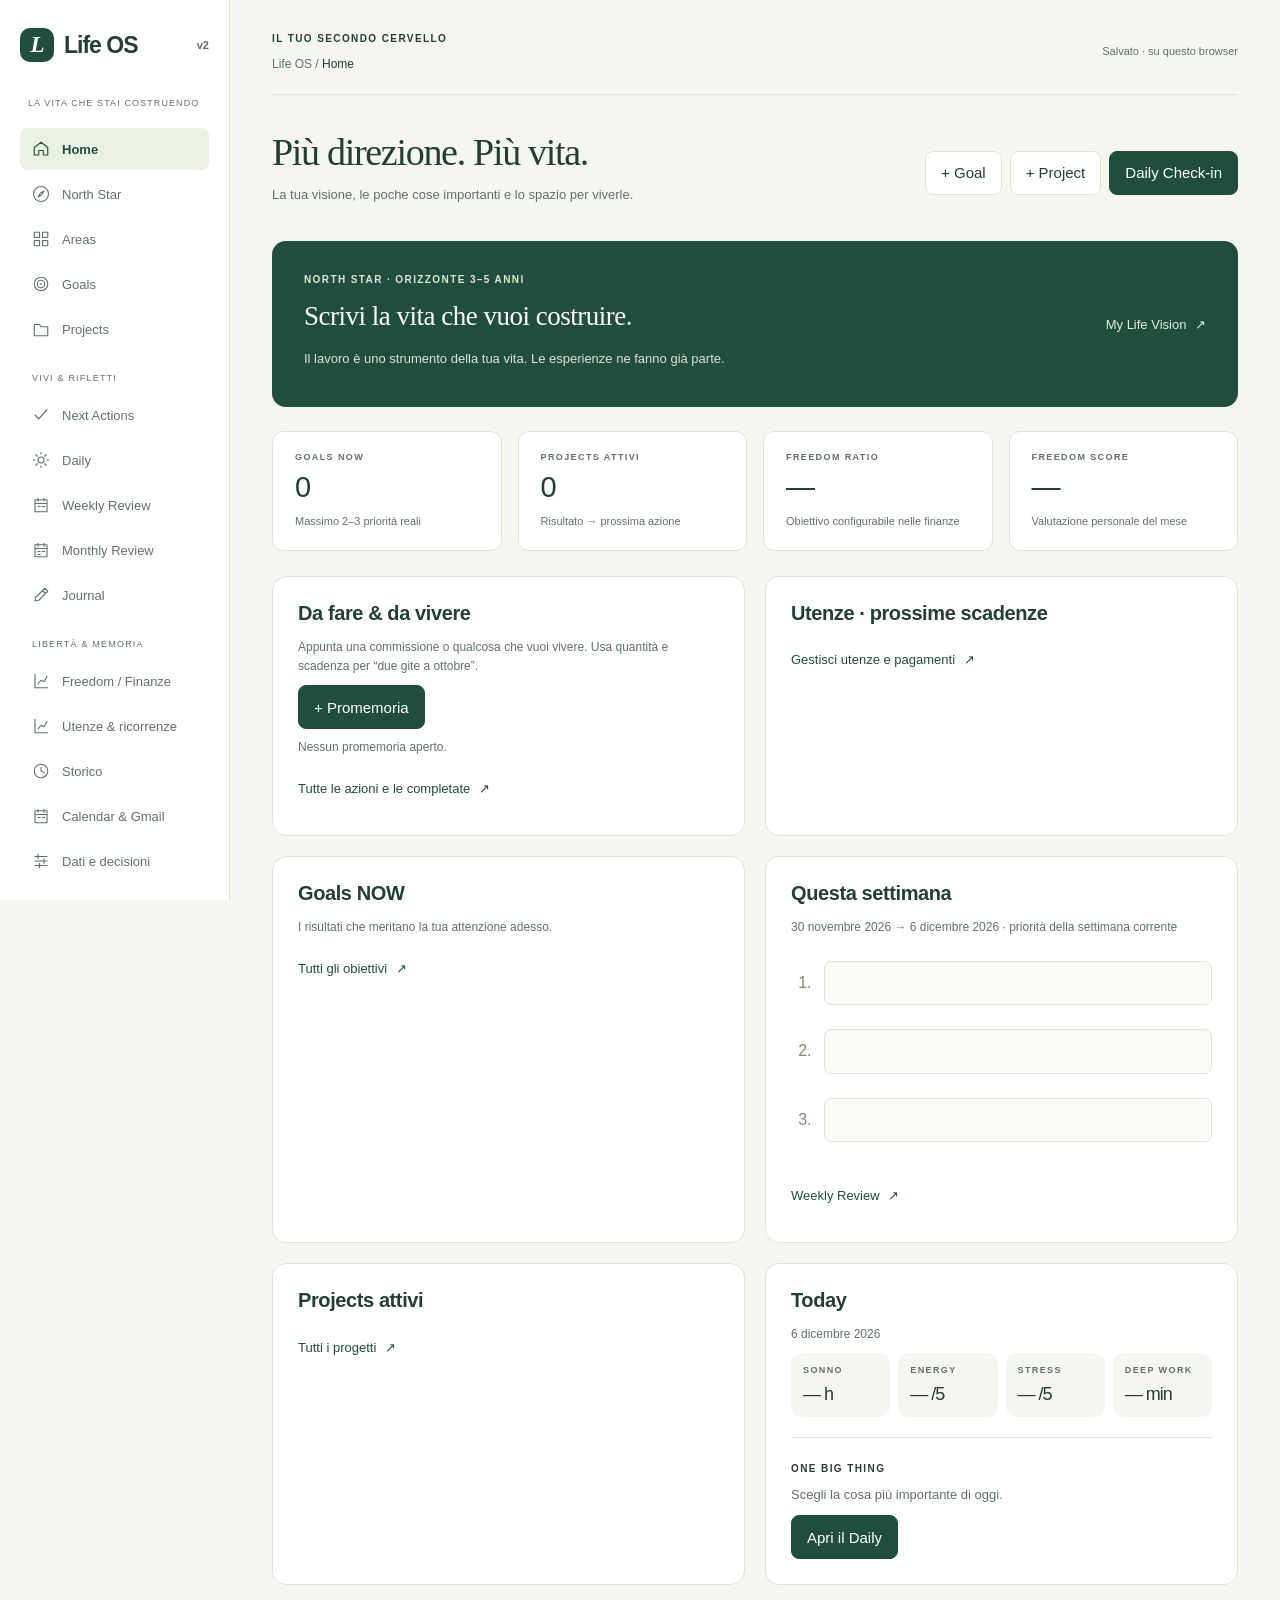
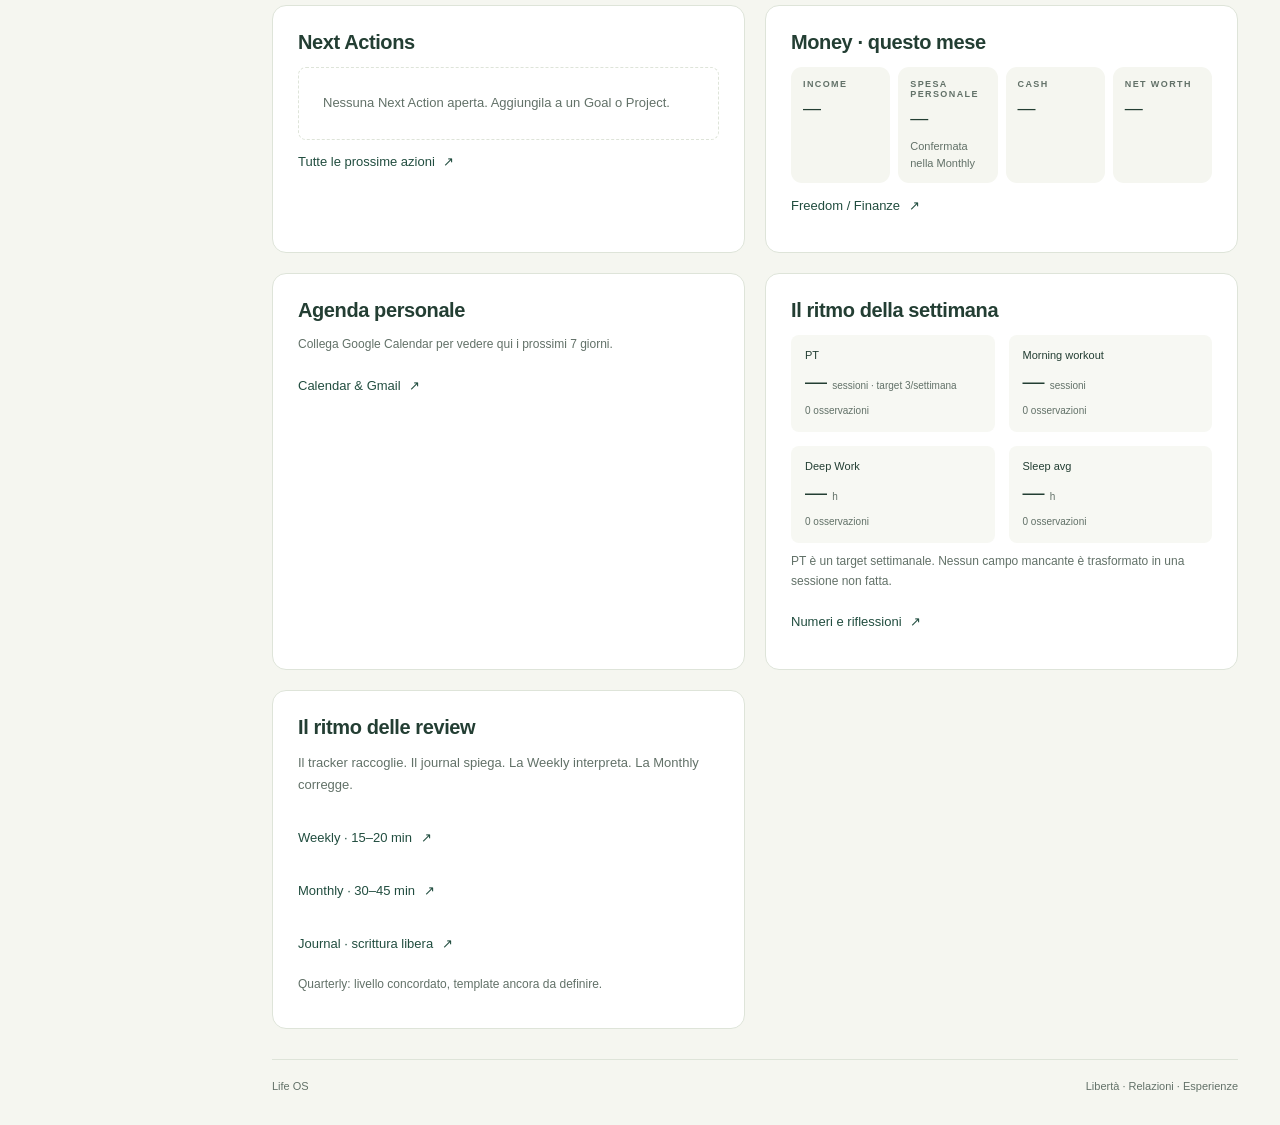
==== index.html @ f45b0244 "Publish Life OS dashboard with local persistence" ====
<!doctype html><html lang="it"><head><meta charset="utf-8"><meta name="viewport" content="width=device-width,initial-scale=1"><meta name="theme-color" content="#214d3f"><title>Life OS · Direzione, spazio, libertà</title><link rel="stylesheet" href="styles.css"><script type="module" src="app.js"></script></head><body><a class="skip" href="#content">Vai al contenuto</a><aside class="sidebar"><a class="brand" href="#home"><span class="logo">L</span> Life OS <span class="version">v2</span></a><p class="nav-caption">LA VITA CHE STAI COSTRUENDO</p><nav id="navigation" aria-label="Sezioni Life OS"></nav><div class="sidebar-bottom"><span class="dot"></span>Locale, personale, tuo.<p>Il tracker raccoglie.<br>Le review danno direzione.</p></div></aside><main><header><div><span class="eyebrow">IL TUO SECONDO CERVELLO</span><p class="breadcrumb">Life OS / <span id="page-name">Home</span></p></div><span id="save-status" role="status">Pronto · solo su questo browser</span></header><div id="notice" class="notice" hidden role="alert"></div><div id="content" tabindex="-1"></div><footer>Life OS <span>Libertà · Relazioni · Esperienze</span></footer></main><dialog id="editor"><form id="editor-form"><div class="dialog-head"><div><span class="eyebrow" id="editor-kind"></span><h2 id="editor-title"></h2></div><button type="button" id="close-editor" aria-label="Chiudi">×</button></div><div id="editor-fields"></div><p id="form-error" role="alert"></p><div class="dialog-actions"><button type="button" id="cancel-editor">Annulla</button><button type="submit" class="primary">Salva</button></div></form></dialog><input id="backup-file" type="file" accept=".json,application/json" hidden></body></html>
---- styles.css ----
:root{--ink:#233e33;--muted:#627168;--green:#214d3f;--paper:#f5f6f0;--line:#dee4d9;--soft:#eaf0e3;--accent:#c0d29e;--white:#fff;font-family:Inter,-apple-system,BlinkMacSystemFont,'Segoe UI',sans-serif;color:var(--ink);background:var(--paper);font-size:15px}*{box-sizing:border-box}body{margin:0}button,input,textarea,select{font:inherit;color:var(--ink)}button{cursor:pointer;background:var(--white);border:1px solid var(--line);border-radius:8px;min-height:44px;padding:10px 15px;transition:background .15s}button:hover{background:var(--soft)}button:focus-visible,a:focus-visible,input:focus-visible,select:focus-visible,textarea:focus-visible,summary:focus-visible{outline:2px solid var(--green);outline-offset:3px}a{color:inherit;text-decoration:none}.primary{background:var(--green);color:white;border-color:var(--green)}.primary:hover{background:#32634f}.text-button{border:0;background:transparent;padding:8px 0;text-align:left;font-size:13px;color:var(--green)}.text-button span{margin-left:5px}button:disabled{opacity:.5;cursor:default}[hidden]{display:none!important}.sidebar{width:230px;height:100vh;position:fixed;background:var(--white);border-right:1px solid var(--line);padding:28px 20px;display:flex;flex-direction:column;overflow-y:auto}.brand{display:flex;gap:10px;align-items:center;font-size:23px;font-weight:650;letter-spacing:-1px}.logo{background:var(--green);color:white;width:34px;height:34px;display:grid;place-items:center;border-radius:10px;font-family:Georgia;font-style:italic}.version{font-size:11px;color:var(--muted);letter-spacing:0;margin-left:auto}.nav-caption{font-size:9px;letter-spacing:1.1px;color:var(--muted);margin:34px 8px 14px}.nav{display:flex;align-items:center;gap:12px;border-radius:8px;min-height:42px;padding:10px 12px;margin:3px 0;color:var(--muted);font-size:13px}.nav svg{width:18px;height:18px;flex-shrink:0}.nav:hover{background:#f4f6ef}.nav.active{background:var(--soft);color:var(--green);font-weight:600}.nav-divider{font-size:9px;letter-spacing:1.2px;padding:20px 12px 8px;color:var(--muted)}.sidebar-bottom{margin-top:auto;padding-top:25px;font-size:11px;color:var(--muted);line-height:1.8}.sidebar-bottom p{font-size:11px;border-top:1px solid var(--line);padding-top:14px}.dot{display:inline-block;width:7px;height:7px;background:#658150;border-radius:50%;margin-right:7px}main{margin-left:230px;max-width:1740px;padding:28px 42px}header{display:flex;justify-content:space-between;align-items:center;padding-bottom:20px;border-bottom:1px solid var(--line);gap:22px}.eyebrow{font-size:10px;letter-spacing:1.4px;font-weight:650}.breadcrumb{font-size:12px;color:var(--muted);margin:9px 0 0}.breadcrumb span{color:var(--ink)}#save-status{font-size:11px;color:var(--muted);text-align:right;max-width:390px}.heading{display:flex;justify-content:space-between;align-items:center;gap:24px;margin:35px 0 26px}.heading>div:first-child{min-width:0}.toolbar{display:flex;align-items:center;gap:8px;flex-wrap:wrap}h1{font-family:Georgia,serif;font-weight:400;font-size:38px;letter-spacing:-1.3px;margin:0 0 10px;text-wrap:balance}p{color:var(--muted);line-height:1.7;margin:9px 0;font-size:13px}h2{font-size:20px;font-weight:550;letter-spacing:-.4px;margin:0 0 13px}h3{font-size:14px;font-weight:600;margin-top:24px}.hint{font-size:12px;color:var(--muted);line-height:1.6}.notice{background:#f9edce;color:#644713;border:1px solid #e9d4a0;border-radius:9px;padding:14px 18px;font-size:13px;line-height:1.6;margin-top:18px}.card{background:var(--white);border:1px solid var(--line);border-radius:14px;padding:25px;margin-bottom:20px;min-width:0}.vision-banner{border-radius:14px;background:var(--green);padding:28px 32px;color:white;display:flex;justify-content:space-between;align-items:center;gap:32px;margin-bottom:24px}.vision-banner h2{font-family:Georgia,serif;font-size:27px;font-weight:400;line-height:1.4;max-width:900px;margin:12px 0;letter-spacing:-.5px}.vision-banner p,.vision-banner .eyebrow{color:#dce6d4}.vision-banner>.text-button{color:#e3eddb;white-space:nowrap}.home-kpis{display:grid;grid-template-columns:repeat(4,minmax(0,1fr));gap:16px;margin-bottom:25px}.kpi{padding:20px 22px;border:1px solid var(--line);border-radius:11px;background:white;display:flex;flex-direction:column;gap:9px;min-width:0}.kpi .eyebrow{font-size:9px;color:var(--muted)}.kpi strong{font-size:29px;font-weight:500;letter-spacing:-1px}.kpi small{font-size:11px;color:var(--muted);line-height:1.5}.home-grid,.entity-grid,.review-grid{display:grid;grid-template-columns:repeat(2,minmax(0,1fr));gap:20px}.home-grid>.card,.entity-grid>.card,.review-grid>.card{margin:0}.home-grid{margin-bottom:20px}.compact-entity{width:100%;border:0;border-radius:0;border-bottom:1px solid var(--line);background:transparent;display:flex;align-items:center;justify-content:space-between;gap:16px;text-align:left;padding:16px 0}.compact-entity strong{font-weight:550;font-size:14px}.compact-entity small{display:block;color:var(--muted);font-size:11px;margin-top:7px;line-height:1.5}.compact-entity>span{font-size:13px;white-space:nowrap}.priorities{padding-left:25px}.priorities li{padding:8px 0 8px 8px}.priorities li::marker{color:#7b8a6d;font-size:16px}.priorities .field{margin:0}.priorities .field>span{position:absolute;width:1px;height:1px;overflow:hidden;clip:rect(0,0,0,0)}.today-grid{display:grid;grid-template-columns:repeat(4,minmax(0,1fr));gap:8px}.today-grid .kpi{border:0;background:var(--paper);padding:12px}.today-grid .kpi strong{font-size:18px}.today-focus{border-top:1px solid var(--line);margin-top:20px;padding-top:20px}.review-links{display:flex;flex-direction:column;align-items:flex-start;gap:9px;margin-top:20px}.form-grid{display:grid;grid-template-columns:repeat(2,minmax(0,1fr));gap:16px}.field{display:flex;flex-direction:column;gap:8px;min-width:0;margin:12px 0}.form-grid>.field{margin:0}.field>span{font-size:12px;line-height:1.5;font-weight:500}.field input,.field textarea,.field select{width:100%;min-height:44px;padding:10px 12px;background:#fafbf7;border:1px solid var(--line);border-radius:7px;min-width:0;line-height:1.5}.field textarea{resize:vertical}.field-error{color:#9d351d;font-size:11px;min-height:0}.field input:invalid:not(:placeholder-shown){border-color:#b76c54}.wide{grid-column:1/-1}.check{display:flex;align-items:center;gap:11px;min-height:44px;font-size:13px;cursor:pointer;margin:8px 0}.check input{width:18px;height:18px;accent-color:var(--green);flex-shrink:0}.check small{display:block;color:var(--muted);font-size:11px;font-weight:400;margin-top:5px;line-height:1.6}.check strong{font-weight:500}.check:has(input:checked)>span{color:var(--muted)}.area-grid{display:grid;grid-template-columns:repeat(4,minmax(0,1fr));gap:18px}.area-grid .card{margin:0}.area-score{font-size:32px;font-weight:450;margin:22px 0}.area-score span{font-size:11px;color:var(--muted);margin-left:9px}.area-links{display:flex;gap:15px;border-top:1px solid var(--line);margin-top:20px;padding:12px 0}.area-grid p{min-height:45px}.filter-bar{display:flex;justify-content:space-between;gap:20px;margin-bottom:22px}.filter-bar label{display:flex;gap:10px;align-items:center;font-size:12px}.filter-bar input,.filter-bar select{min-height:44px;border:1px solid var(--line);border-radius:8px;background:white;padding:9px 12px;min-width:0}.entity-top{display:flex;justify-content:space-between;align-items:center;gap:15px;margin-bottom:20px}.pill{font-size:10px;letter-spacing:.5px;padding:7px 10px;border-radius:6px;background:#f0f1eb;color:var(--muted);display:inline-block;line-height:1.4}.pill.green{background:var(--soft);color:var(--green)}.entity-progress{display:flex;justify-content:space-between;font-size:12px;margin:24px 0 8px;color:var(--muted)}.entity-progress strong{font-weight:500;color:var(--ink)}progress{width:100%;height:6px;appearance:none;border:0;display:block;border-radius:4px;overflow:hidden;background:#edf0e8}progress::-webkit-progress-bar{background:#edf0e8}progress::-webkit-progress-value{background:#809772}progress::-moz-progress-bar{background:#809772}.deadline{font-size:11px;margin-top:12px}.next-action{background:#f5f7f0;border-radius:8px;padding:16px;margin:20px 0}.next-action .eyebrow{font-size:9px}.next-action p{color:var(--ink);margin:10px 0 0}.entity-buttons{display:flex;align-items:center;gap:10px;margin-top:20px;flex-wrap:wrap}.entity-buttons .text-button{margin-left:auto}details{font-size:12px;line-height:1.7}summary{cursor:pointer;min-height:32px;padding:8px 0;color:var(--green)}dl{font-size:13px;line-height:1.7}dt{font-weight:600;margin-top:18px}dd{margin:7px 0;color:var(--muted);white-space:pre-wrap;overflow-wrap:anywhere}.review-text{font:12px/1.7 inherit;white-space:pre-wrap;overflow-wrap:anywhere;background:#f7f8f3;padding:12px}.revisions{border-top:1px solid var(--line);margin-top:20px}.readable{white-space:normal;overflow-wrap:anywhere;line-height:1.9;color:var(--muted);font-size:13px}.principles{padding-left:20px;font-size:13px;color:var(--muted);line-height:2.5}.empty{border:1px dashed var(--line);padding:24px;border-radius:8px;color:var(--muted);font-size:13px;line-height:1.7}.action-row{display:flex;align-items:center;justify-content:space-between;gap:18px;padding:13px 0;border-bottom:1px solid var(--line)}.action-row>div{display:flex;gap:15px;flex-shrink:0}.date-nav{display:flex;gap:5px;align-items:center;flex-wrap:wrap}.date-nav button{padding:9px 12px}.date-nav input{border:1px solid var(--line);background:white;min-height:44px;padding:8px;border-radius:8px;color:var(--ink);font-size:12px;max-width:180px}.day-top{background:var(--soft);border-radius:14px;padding:25px 30px;display:grid;grid-template-columns:1fr 1fr;gap:60px;margin-bottom:24px}.day-top h2{font-family:Georgia,serif;font-size:25px;font-weight:400;margin-top:12px}.week-strip{display:flex;gap:5px;margin-top:18px}.week-strip button{border:0;background:transparent;flex:1;padding:8px 4px;display:grid;justify-items:center;gap:6px}.week-strip span{font-size:10px;color:var(--muted)}.week-strip strong{font-size:14px;font-weight:500}.week-strip .selected{background:var(--green);color:white}.week-strip .selected span{color:#e2eadb}.daily-score{display:flex;flex-direction:column;justify-content:center;border-left:1px solid #ced9c4;padding-left:40px}.daily-score strong{font-size:42px;font-weight:450;margin:15px 0 4px}.daily-score p{font-size:12px}.focus-card{display:grid;grid-template-columns:220px 1fr;gap:30px;align-items:start}.focus-card h2{margin-top:12px}.daily-grid{display:grid;grid-template-columns:repeat(3,minmax(0,1fr));gap:18px;margin-bottom:20px}.daily-grid .card{margin:0}.daily-grid .field>span{font-size:12px}.daily-grid input[type=number]{font-size:22px;background:transparent}.stats-head{display:flex;justify-content:space-between;align-items:center;gap:20px}.stats-head h2{margin:0}.stats-grid{display:grid;grid-template-columns:repeat(4,minmax(0,1fr));gap:14px;margin:25px 0 0}.stat{display:flex;flex-direction:column;gap:8px;padding:14px;background:#f7f8f3;border-radius:8px}.stat>span{font-size:11px}.stat>strong{font-size:22px;font-weight:450;letter-spacing:-.5px}.stat small{font-size:10px;color:var(--muted);font-weight:400;letter-spacing:0;line-height:1.5}.review-grid{margin-bottom:20px}.table-wrap{overflow-x:auto}table{width:100%;border-collapse:collapse;font-size:13px;text-align:left;margin:15px 0 25px}th{font-size:11px;font-weight:500;color:var(--muted);padding:14px 10px}td{border-top:1px solid var(--line);padding:7px 10px}td:first-child{width:45%}td .field{margin:0}td .field>span{position:absolute;width:1px;height:1px;overflow:hidden;clip:rect(0,0,0,0)}td input{max-width:120px}td select{min-width:140px}.money-summary{display:grid;grid-template-columns:repeat(3,minmax(0,1fr));gap:15px;margin:25px 0}.money-summary .kpi{background:#f5f7f0;border:0}.freedom-dimensions{display:grid;grid-template-columns:repeat(4,1fr);gap:20px}.journal-list{max-width:1000px}.journal-preview{white-space:pre-wrap;overflow-wrap:anywhere}.timeline-row{display:grid;grid-template-columns:200px 1fr auto;width:100%;text-align:left;gap:25px;align-items:center;border:0;border-bottom:1px solid var(--line);border-radius:0;padding:18px 0;background:transparent}.timeline-row span{font-size:12px}.timeline-row small{display:block;color:var(--muted);margin-top:5px}.timeline-row strong{font-weight:500;font-size:14px}.legacy-frame{border:1px solid var(--line);width:100%;height:1000px;border-radius:14px;background:white;margin-top:20px}footer{display:flex;justify-content:space-between;color:var(--muted);font-size:11px;margin:30px 0 5px;padding-top:20px;border-top:1px solid var(--line)}dialog{border:1px solid var(--line);border-radius:16px;padding:0;max-width:780px;width:calc(100% - 40px);max-height:90vh;color:var(--ink);background:var(--paper)}dialog::backdrop{background:#172d2370;backdrop-filter:blur(2px)}#editor-form{padding:28px}.dialog-head{display:flex;justify-content:space-between;align-items:center;gap:25px;margin-bottom:25px}.dialog-head h2{font-family:Georgia;font-size:26px;font-weight:400;margin:8px 0 0}.dialog-head>button{font-size:24px;border:0;background:transparent}.dialog-actions{display:flex;justify-content:flex-end;gap:10px;margin-top:25px;padding-top:18px;border-top:1px solid var(--line)}#form-error{color:#9d351d}.sr-only{position:absolute;width:1px;height:1px;overflow:hidden;clip:rect(0,0,0,0)}.skip{position:fixed;left:10px;top:-100px;background:white;padding:15px;z-index:10}.skip:focus{top:10px}#content:focus{outline:none}@media(min-width:1650px){.daily-grid{grid-template-columns:repeat(5,minmax(0,1fr))}}@media(max-width:1250px){main{padding:25px}.heading{flex-wrap:wrap}.area-grid{grid-template-columns:repeat(2,minmax(0,1fr))}.home-kpis{grid-template-columns:repeat(2,minmax(0,1fr))}.daily-grid{grid-template-columns:repeat(2,minmax(0,1fr))}.stats-grid{grid-template-columns:repeat(3,minmax(0,1fr))}.today-grid{grid-template-columns:repeat(2,minmax(0,1fr))}.vision-banner h2{font-size:24px}}@media(max-width:900px){.sidebar{width:190px;padding:25px 12px}.nav-caption{font-size:8px}.brand{font-size:20px}.nav{font-size:12px}.nav svg{width:16px}.nav-divider{font-size:8px}main{margin-left:190px;padding:22px}.home-grid,.entity-grid,.review-grid{grid-template-columns:1fr}.home-kpis{gap:12px}.vision-banner{flex-direction:column;align-items:flex-start;gap:5px}.day-top{gap:20px}.daily-score{padding-left:22px}.daily-score .eyebrow{font-size:9px}.focus-card{grid-template-columns:1fr}.stats-grid{grid-template-columns:repeat(2,minmax(0,1fr))}.freedom-dimensions{grid-template-columns:repeat(2,1fr)}.timeline-row{grid-template-columns:150px 1fr auto}}@media(max-width:650px){.sidebar{position:static;width:auto;height:auto;padding:15px 18px;overflow:visible;border-right:0;border-bottom:1px solid var(--line)}.brand{font-size:22px}.version{margin-left:0}.nav-caption,.sidebar-bottom,.nav-divider{display:none}#navigation{display:flex;overflow-x:auto;gap:5px;padding-top:14px;padding-bottom:5px}.nav{margin:0;flex-shrink:0;min-height:44px;padding:9px 12px;white-space:nowrap}.nav svg{display:none}main{margin-left:0;padding:20px}h1{font-size:32px}.heading{margin:25px 0;gap:15px}.heading .toolbar{width:100%}header{gap:20px}.eyebrow{font-size:9px}#save-status{font-size:10px;max-width:150px}.vision-banner{padding:24px}.vision-banner h2{font-size:25px}.card{padding:22px}.home-kpis .kpi{padding:18px}.home-kpis .kpi strong{font-size:27px}.day-top{grid-template-columns:1fr;padding:23px;gap:25px}.daily-score{border-left:0;border-top:1px solid #ced9c4;padding:20px 0 0}.daily-score strong{font-size:35px}.daily-grid{grid-template-columns:1fr}.form-grid{grid-template-columns:1fr}.wide{grid-column:auto}.filter-bar{flex-direction:column;gap:12px}.filter-bar label{justify-content:space-between}.filter-bar input,.filter-bar select{width:75%}.money-summary{grid-template-columns:1fr}.money-summary .kpi{padding:16px;display:grid;grid-template-columns:1fr auto}.money-summary .kpi small{grid-column:1/-1}.money-summary .kpi strong{font-size:25px}.action-row{flex-direction:column;align-items:flex-start;gap:0}.action-row>div{margin-left:29px}.timeline-row{grid-template-columns:1fr auto;gap:12px}.timeline-row>strong{grid-column:1/-1;grid-row:2}.table-wrap table{min-width:420px}.date-nav input{flex:1;max-width:none;min-width:130px}.date-nav{width:100%}.area-grid{grid-template-columns:1fr 1fr}.area-grid .card{padding:18px}.area-grid h2{font-size:18px}.area-grid .area-links{flex-wrap:wrap;gap:0}.area-grid p{min-height:0}dialog{width:calc(100% - 20px);max-height:94vh}#editor-form{padding:22px}.entity-top{flex-wrap:wrap}.legacy-frame{height:1100px}footer span{text-align:right;max-width:200px}}@media(max-width:360px){.area-grid{grid-template-columns:1fr}.home-kpis{grid-template-columns:1fr}.stats-grid{grid-template-columns:1fr}}@media(prefers-reduced-motion:reduce){*{transition:none!important;scroll-behavior:auto!important}}

.readable h3{color:var(--ink);font-size:18px;margin:30px 0 10px}.readable hr{border:0;border-top:1px solid var(--line);margin:24px 0}.readable blockquote{border-left:3px solid #a0b48e;padding-left:15px;margin:15px 0;color:var(--ink)}

.small-stats{grid-template-columns:repeat(2,minmax(0,1fr));margin-top:0}.money-summary{grid-template-columns:repeat(2,minmax(0,1fr))}@media(max-width:650px){.money-summary{grid-template-columns:1fr}}
.google-item{padding:16px 0;border-bottom:1px solid var(--border,#ddd);overflow-wrap:anywhere}.google-item p{margin:6px 0;font-size:14px}.google-item .toolbar{margin-top:10px}
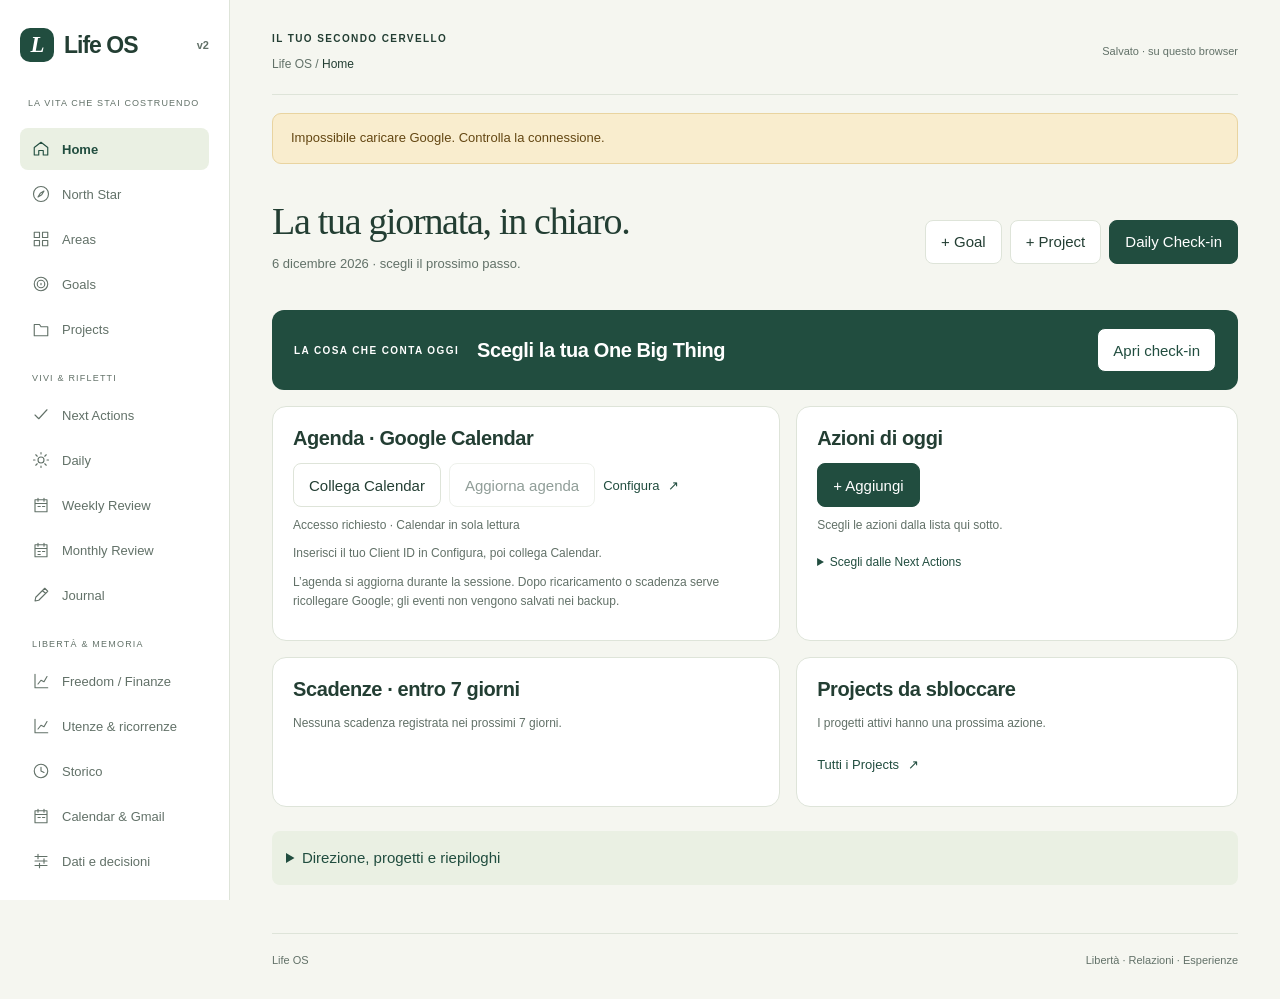
==== commit 8e86c8e0: "Refresh assets for operational Home release" ====
--- a/index.html
+++ b/index.html
@@ -1 +1 @@
-<!doctype html><html lang="it"><head><meta charset="utf-8"><meta name="viewport" content="width=device-width,initial-scale=1"><meta name="theme-color" content="#214d3f"><title>Life OS · Direzione, spazio, libertà</title><link rel="stylesheet" href="styles.css"><script type="module" src="app.js"></script></head><body><a class="skip" href="#content">Vai al contenuto</a><aside class="sidebar"><a class="brand" href="#home"><span class="logo">L</span> Life OS <span class="version">v2</span></a><p class="nav-caption">LA VITA CHE STAI COSTRUENDO</p><nav id="navigation" aria-label="Sezioni Life OS"></nav><div class="sidebar-bottom"><span class="dot"></span>Locale, personale, tuo.<p>Il tracker raccoglie.<br>Le review danno direzione.</p></div></aside><main><header><div><span class="eyebrow">IL TUO SECONDO CERVELLO</span><p class="breadcrumb">Life OS / <span id="page-name">Home</span></p></div><span id="save-status" role="status">Pronto · solo su questo browser</span></header><div id="notice" class="notice" hidden role="alert"></div><div id="content" tabindex="-1"></div><footer>Life OS <span>Libertà · Relazioni · Esperienze</span></footer></main><dialog id="editor"><form id="editor-form"><div class="dialog-head"><div><span class="eyebrow" id="editor-kind"></span><h2 id="editor-title"></h2></div><button type="button" id="close-editor" aria-label="Chiudi">×</button></div><div id="editor-fields"></div><p id="form-error" role="alert"></p><div class="dialog-actions"><button type="button" id="cancel-editor">Annulla</button><button type="submit" class="primary">Salva</button></div></form></dialog><input id="backup-file" type="file" accept=".json,application/json" hidden></body></html>
+<!doctype html><html lang="it"><head><meta charset="utf-8"><meta name="viewport" content="width=device-width,initial-scale=1"><meta name="theme-color" content="#214d3f"><title>Life OS · Direzione, spazio, libertà</title><link rel="stylesheet" href="styles.css?v=home1"><script type="module" src="app.js?v=home1"></script></head><body><a class="skip" href="#content">Vai al contenuto</a><aside class="sidebar"><a class="brand" href="#home"><span class="logo">L</span> Life OS <span class="version">v2</span></a><p class="nav-caption">LA VITA CHE STAI COSTRUENDO</p><nav id="navigation" aria-label="Sezioni Life OS"></nav><div class="sidebar-bottom"><span class="dot"></span>Locale, personale, tuo.<p>Il tracker raccoglie.<br>Le review danno direzione.</p></div></aside><main><header><div><span class="eyebrow">IL TUO SECONDO CERVELLO</span><p class="breadcrumb">Life OS / <span id="page-name">Home</span></p></div><span id="save-status" role="status">Pronto · solo su questo browser</span></header><div id="notice" class="notice" hidden role="alert"></div><div id="content" tabindex="-1"></div><footer>Life OS <span>Libertà · Relazioni · Esperienze</span></footer></main><dialog id="editor"><form id="editor-form"><div class="dialog-head"><div><span class="eyebrow" id="editor-kind"></span><h2 id="editor-title"></h2></div><button type="button" id="close-editor" aria-label="Chiudi">×</button></div><div id="editor-fields"></div><p id="form-error" role="alert"></p><div class="dialog-actions"><button type="button" id="cancel-editor">Annulla</button><button type="submit" class="primary">Salva</button></div></form></dialog><input id="backup-file" type="file" accept=".json,application/json" hidden></body></html>
--- a/styles.css
+++ b/styles.css
@@ -4,3 +4,45 @@
 
 .small-stats{grid-template-columns:repeat(2,minmax(0,1fr));margin-top:0}.money-summary{grid-template-columns:repeat(2,minmax(0,1fr))}@media(max-width:650px){.money-summary{grid-template-columns:1fr}}
 .google-item{padding:16px 0;border-bottom:1px solid var(--border,#ddd);overflow-wrap:anywhere}.google-item p{margin:6px 0;font-size:14px}.google-item .toolbar{margin-top:10px}
+
+/* Daily: compact forms, readable labels and comfortable touch targets. */
+#content:has(.daily-grid) .heading{margin:20px 0 16px;gap:16px}
+#content:has(.daily-grid) .heading h1{font-size:28px}
+#content:has(.daily-grid) .heading p{margin:6px 0 0}
+#content:has(.daily-grid) .day-top{padding:14px 18px;gap:24px;margin-bottom:14px;grid-template-columns:minmax(0,1fr) minmax(180px,.55fr)}
+#content:has(.daily-grid) .day-top h2{font-size:21px;margin:5px 0 10px}
+#content:has(.daily-grid) .week-strip{gap:8px}
+#content:has(.daily-grid) .week-strip button{min-height:44px;padding:5px 10px}
+#content:has(.daily-grid) .daily-score{padding-left:20px;display:grid;grid-template-columns:1fr auto;gap:4px 12px;align-content:center}
+#content:has(.daily-grid) .daily-score strong{font-size:28px;margin:0;grid-column:2;grid-row:1/3}
+#content:has(.daily-grid) .daily-score p{margin:0;line-height:1.4}
+#content:has(.daily-grid) .daily-score .text-button{padding:0;min-height:32px}
+#content:has(.daily-grid) .card{padding:16px 18px;margin-bottom:14px;border-radius:10px}
+#content:has(.daily-grid) .card h2{font-size:17px;margin:0 0 6px}
+#content:has(.daily-grid) .hint{margin:0 0 10px;font-size:12px;line-height:1.4}
+#content:has(.daily-grid) .focus-card{gap:18px}
+#content:has(.daily-grid) .focus-content .form-grid{grid-template-columns:minmax(0,2fr) auto minmax(140px,1fr);align-items:end;gap:12px}
+#content:has(.daily-grid) .field{gap:4px;margin:0}
+#content:has(.daily-grid) .field input,#content:has(.daily-grid) .field select{font-size:15px;min-height:40px;padding:7px 10px}
+#content:has(.daily-grid) .field textarea{min-height:64px;height:64px;padding:8px 10px;font-size:14px}
+#content:has(.daily-grid) .field-error:empty{display:none}
+#content:has(.daily-grid) .check{margin:0;min-height:40px;gap:8px}
+#content:has(.daily-grid) .daily-grid{grid-template-columns:repeat(3,minmax(0,1fr));gap:12px;margin-bottom:14px;align-items:start}
+#content:has(.daily-grid) .daily-grid .card{display:grid;grid-template-columns:repeat(2,minmax(0,1fr));gap:10px 12px;margin:0;align-content:start}
+#content:has(.daily-grid) .daily-grid .card>h2,#content:has(.daily-grid) .daily-grid .card>.hint,#content:has(.daily-grid) .daily-grid .card>.wide{grid-column:1/-1;margin:0}
+#content:has(.daily-grid) .form-grid{gap:12px}
+#content:has(.daily-grid) .form-grid>.wide{grid-column:auto}
+@media(min-width:1800px){#content:has(.daily-grid) .daily-grid{grid-template-columns:repeat(5,minmax(0,1fr))}}
+@media(max-width:1150px){#content:has(.daily-grid) .daily-grid{grid-template-columns:repeat(2,minmax(0,1fr))}}
+@media(max-width:700px){
+#content:has(.daily-grid) .heading h1{font-size:25px}
+#content:has(.daily-grid) .day-top{grid-template-columns:1fr;gap:12px;padding:14px}
+#content:has(.daily-grid) .daily-score{border-left:0;border-top:1px solid #ced9c4;padding:10px 0 0}
+#content:has(.daily-grid) .daily-grid{grid-template-columns:1fr}
+#content:has(.daily-grid) .focus-content .form-grid{grid-template-columns:1fr 1fr}
+#content:has(.daily-grid) .focus-content .form-grid>.field:first-child{grid-column:1/-1}
+#content:has(.daily-grid) .field input,#content:has(.daily-grid) .field select,#content:has(.daily-grid) .check{min-height:44px}
+#content:has(.daily-grid) .form-grid>.wide{grid-column:1/-1}
+}
+
+.ops-home{margin-bottom:24px}.ops-focus{padding:18px 22px;background:var(--green);color:white;border-radius:12px;display:flex;align-items:center;gap:18px;flex-wrap:wrap;margin-bottom:16px}.ops-focus h2{flex:1;margin:0;font-size:20px}.ops-focus .primary{background:white;color:var(--green)}.ops-grid{display:grid;grid-template-columns:minmax(0,1.15fr) minmax(0,1fr);gap:16px}.ops-grid>.card{padding:20px;margin:0}.agenda-event{display:grid;grid-template-columns:145px 1fr;gap:5px 14px;padding:13px 0;border-bottom:1px solid var(--line)}.agenda-event time,.agenda-event small,.agenda-event a{font-size:12px;color:var(--muted)}.agenda-event small,.agenda-event a{grid-column:2}.ops-due{display:flex;align-items:center;justify-content:space-between;gap:14px;padding:12px 0;border-bottom:1px solid var(--line)}.ops-due small{display:block;color:var(--muted);margin-top:6px}.home-background>summary{font-size:15px;padding:14px;background:var(--soft);border-radius:8px;margin-bottom:18px}.ops-grid h3{margin-top:18px}@media(max-width:900px){.ops-grid{grid-template-columns:1fr}}@media(max-width:500px){.agenda-event{grid-template-columns:1fr}.agenda-event small,.agenda-event a{grid-column:1}.ops-focus{align-items:flex-start;flex-direction:column}.ops-due{align-items:flex-start}}
